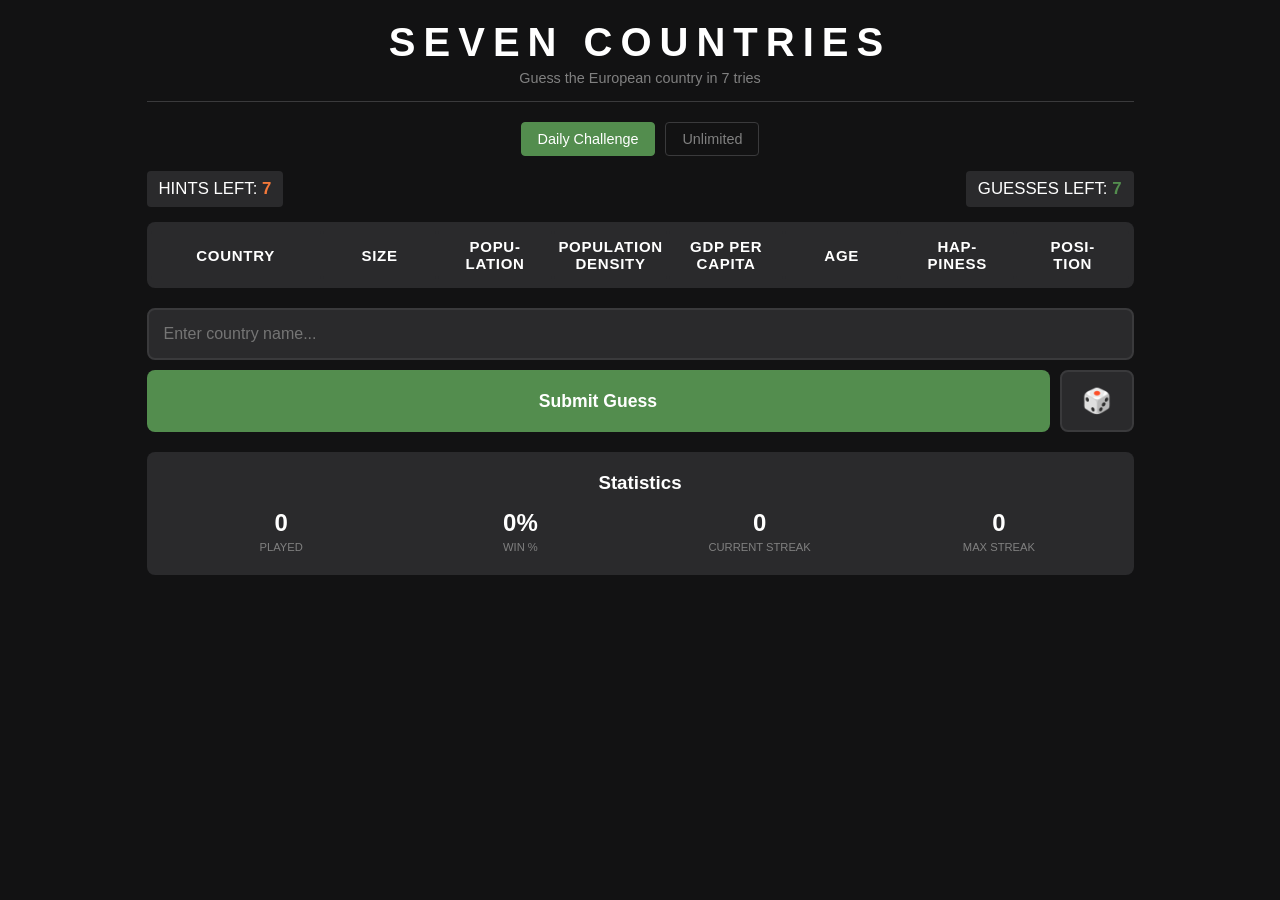
==== index.html @ 6c185a15 "moved files to root" ====
<!DOCTYPE html>
<html lang="en">
<head>
  <meta charset="UTF-8">
  <meta name="viewport" content="width=device-width, initial-scale=1.0">
  <title>Seven Countries</title>
  <link rel="stylesheet" href="style.css">
</head>
<body>
  <div class="container">
    <header>
      <h1>Seven Countries</h1>
      <p class="subtitle">Guess the European country in 7 tries</p>
    </header>

    <div class="game-modes">
      <button id="daily-btn" class="mode-btn active">Daily Challenge</button>
      <button id="unlimited-btn" class="mode-btn">Unlimited</button>
    </div>

    <div class="game-info">
      <div class="hint-remaining">
        HINTS LEFT: <span id="hint-count">7</span>
      </div>
      <div class="attempts">
        GUESSES LEFT: <span id="attempt-count">7</span>
      </div>
    </div>

    <div class="hint-categories">
      <div class="hint-row header">
        <div class="hint-cell">Country</div>
        <div class="hint-cell">Size</div>
        <div class="hint-cell">Popu-<br>lation</div>
        <div class="hint-cell">Population<br>Density</div>
        <div class="hint-cell">GDP Per<br>Capita</div>
        <div class="hint-cell">Age</div>
        <div class="hint-cell">Hap-<br>piness</div>
        <div class="hint-cell">Posi-<br>tion</div>
      </div>
      <div id="guesses-container"></div>
    </div>

  <div class="input-section">
    <input type="text" id="country-input" placeholder="Enter country name..." autocomplete="off">
    <div id="suggestions" class="suggestions"></div>
    <div class="input-buttons">
      <button id="submit-btn">Submit Guess</button>
      <button id="dice-btn" title="Random country">🎲</button>
    </div>
  </div>

    <div id="game-over" class="game-over hidden">
      <h2 id="result-message"></h2>
      <p id="correct-answer"></p>
      <button id="play-again-btn" class="hidden">Play Again</button>
    </div>

    <div class="stats hidden" id="stats-panel">
      <h3>Statistics</h3>
      <div class="stats-grid">
        <div class="stat-item">
          <span class="stat-value" id="games-played">0</span>
          <span class="stat-label">Played</span>
        </div>
        <div class="stat-item">
          <span class="stat-value" id="win-rate">0%</span>
          <span class="stat-label">Win %</span>
        </div>
        <div class="stat-item">
          <span class="stat-value" id="current-streak">0</span>
          <span class="stat-label">Current Streak</span>
        </div>
        <div class="stat-item">
          <span class="stat-value" id="max-streak">0</span>
          <span class="stat-label">Max Streak</span>
        </div>
      </div>
    </div>
  </div>

  <script src="game.js"></script>
</body>
</html>
---- style.css ----
* {
  box-sizing: border-box;
  margin: 0;
  padding: 0;
}

body {
  font-family: 'Clear Sans', 'Helvetica Neue', Arial, sans-serif;
  background-color: #121213;
  color: #ffffff;
  min-height: 100vh;
  display: flex;
  justify-content: center;
  padding: 20px;
}

.container {
  max-width: 987px;
  width: 100%;
}

header {
  text-align: center;
  border-bottom: 1px solid #3a3a3c;
  padding-bottom: 15px;
  margin-bottom: 20px;
}

h1 {
  font-size: 2.5rem;
  font-weight: 700;
  letter-spacing: 0.2em;
  text-transform: uppercase;
}

.subtitle {
  color: #808080;
  font-size: 0.9rem;
  margin-top: 5px;
}

.game-modes {
  display: flex;
  justify-content: center;
  gap: 10px;
  margin-bottom: 15px;
}

.mode-btn {
  background-color: transparent;
  color: #808080;
  border: 1px solid #3a3a3c;
  padding: 8px 16px;
  font-size: 0.9rem;
  cursor: pointer;
  border-radius: 4px;
  transition: all 0.2s;
}

.mode-btn:hover {
  border-color: #808080;
}

.mode-btn.active {
  background-color: #538d4e;
  color: white;
  border-color: #538d4e;
}

.game-info {
  display: flex;
  justify-content: space-between;
  margin-bottom: 15px;
  font-size: 1.05rem;
}

.hint-remaining, .attempts {
  background-color: #2a2a2c;
  padding: 8px 12px;
  border-radius: 4px;
}

#hint-count {
  font-weight: bold;
  color: #f5793a;
}

#attempt-count {
  font-weight: bold;
  color: #538d4e;
}

.hint-categories {
  background-color: #1a1a1c;
  border-radius: 8px;
  overflow: hidden;
  margin-bottom: 20px;
}

.hint-row {
  display: grid;
  grid-template-columns: 1.5fr repeat(7, 1fr);
  gap: 2px;
  padding: 8px 4px;
}

.hint-row.header {
  background-color: #2a2a2c;
  font-size: 0.88rem;
  font-weight: bold;
  text-transform: uppercase;
  letter-spacing: 0.05em;
}

.hint-cell {
  display: flex;
  align-items: center;
  justify-content: center;
  padding: 6px 4px;
  font-size: 0.94rem;
  text-align: center;
  background-color: #2a2a2c;
  border-radius: 4px;
  min-height: 50px;
  word-break: break-word;
}

.hint-cell.country-name {
  font-weight: 600;
  justify-content: flex-start;
  padding-left: 10px;
}

.hint-cell.unrevealed {
  color: #808080;
  cursor: pointer;
  transition: background-color 0.2s;
}

.hint-cell.unrevealed:hover {
  background-color: #3a3a3c;
}

.hint-cell.much-smaller {
  background-color: #b71c1c;
}

.hint-cell.smaller {
  background-color: #e65100;
}

.hint-cell.similar {
  background-color: #538d4e;
}

.hint-cell.larger {
  background-color: #1565c0;
}

.hint-cell.much-larger {
  background-color: #7b1fa2;
}

.hint-cell.correct {
  background-color: #538d4e;
}

.hint-cell.direction {
  font-size: 0.79rem;
}

.hint-cell.dir-n { background-color: #1565c0; }
.hint-cell.dir-ne { background-color: #00838f; }
.hint-cell.dir-e { background-color: #2e7d32; }
.hint-cell.dir-se { background-color: #9e9d24; }
.hint-cell.dir-s { background-color: #ef6c00; }
.hint-cell.dir-sw { background-color: #d84315; }
.hint-cell.dir-w { background-color: #c62828; }
.hint-cell.dir-nw { background-color: #7b1fa2; }

.input-section {
  position: relative;
  margin-bottom: 20px;
}

.input-buttons {
  display: flex;
  gap: 10px;
  margin-top: 10px;
}

#submit-btn {
  flex: 1;
  padding: 15px;
  font-size: 1.1rem;
  font-weight: bold;
  background-color: #538d4e;
  color: white;
  border: none;
  border-radius: 8px;
  cursor: pointer;
  transition: background-color 0.2s;
}

#submit-btn:hover {
  background-color: #457a42;
}

#submit-btn:disabled {
  background-color: #3a3a3c;
  cursor: not-allowed;
}

#dice-btn {
  padding: 15px 20px;
  font-size: 1.5rem;
  background-color: #2a2a2c;
  color: white;
  border: 2px solid #3a3a3c;
  border-radius: 8px;
  cursor: pointer;
  transition: all 0.2s;
}

#dice-btn:hover {
  border-color: #808080;
  background-color: #3a3a3c;
}

#dice-btn:disabled {
  opacity: 0.5;
  cursor: not-allowed;
}

#country-input {
  width: 100%;
  padding: 15px;
  font-size: 1rem;
  border: 2px solid #3a3a3c;
  background-color: #2a2a2c;
  color: white;
  border-radius: 8px;
  outline: none;
}

#country-input:focus {
  border-color: #538d4e;
}

.suggestions {
  position: absolute;
  top: 100%;
  left: 0;
  right: 0;
  background-color: #2a2a2c;
  border: 1px solid #3a3a3c;
  border-top: none;
  border-radius: 0 0 8px 8px;
  max-height: 200px;
  overflow-y: auto;
  z-index: 10;
  display: none;
}

.suggestions.visible {
  display: block;
}

.suggestion-item {
  padding: 10px 15px;
  cursor: pointer;
  transition: background-color 0.2s;
}

.suggestion-item:hover {
  background-color: #3a3a3c;
}

.game-over {
  text-align: center;
  padding: 30px;
  background-color: #2a2a2c;
  border-radius: 8px;
  margin-bottom: 20px;
}

.game-over.hidden {
  display: none;
}

.game-over h2 {
  margin-bottom: 10px;
}

.game-over h2.win {
  color: #538d4e;
}

.game-over h2.lose {
  color: #b71c1c;
  font-size: 2rem;
}

.game-over .answer {
  font-size: 1.8rem;
  font-weight: bold;
  color: #ffffff;
  margin-bottom: 20px;
}

.game-over p {
  color: #808080;
  margin-bottom: 20px;
}

#play-again-btn {
  background-color: #538d4e;
  color: white;
  border: none;
  padding: 12px 24px;
  font-size: 1rem;
  border-radius: 8px;
  cursor: pointer;
}

#play-again-btn.hidden {
  display: none;
}

.stats {
  background-color: #2a2a2c;
  border-radius: 8px;
  padding: 20px;
  margin-top: 20px;
}

.stats.hidden {
  display: none;
}

.stats h3 {
  text-align: center;
  margin-bottom: 15px;
}

.stats-grid {
  display: grid;
  grid-template-columns: repeat(4, 1fr);
  gap: 10px;
}

.stat-item {
  text-align: center;
}

.stat-value {
  display: block;
  font-size: 1.5rem;
  font-weight: bold;
}

.stat-label {
  font-size: 0.7rem;
  color: #808080;
  text-transform: uppercase;
}

.hidden {
  display: none !important;
}

@media (max-width: 987px) {
  h1 {
    font-size: 1.8rem;
  }

  .hint-row {
    grid-template-columns: 1.2fr repeat(7, 1fr);
    gap: 1px;
  }

  .hint-cell {
    font-size: 0.72rem;
    padding: 4px 2px;
    min-height: 40px;
  }

  .hint-row.header .hint-cell {
    font-size: 0.62rem;
  }
}
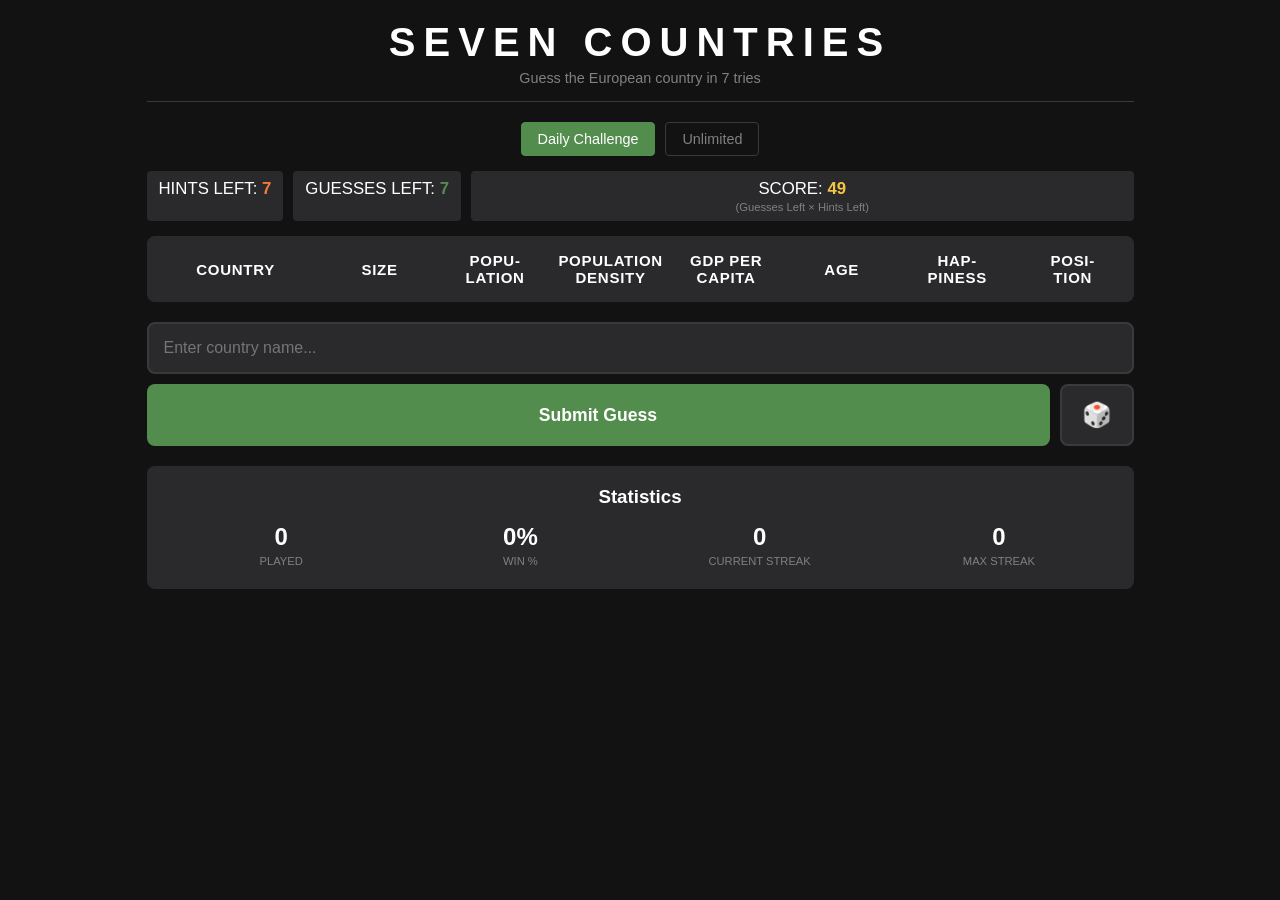
==== commit 16842fdb: "plans for improving" ====
--- a/index.html
+++ b/index.html
@@ -24,6 +24,10 @@
       </div>
       <div class="attempts">
         GUESSES LEFT: <span id="attempt-count">7</span>
+      </div>
+      <div class="score-box">
+        SCORE: <span id="score-value">49</span>
+        <span class="score-formula">(Guesses Left × Hints Left)</span>
       </div>
     </div>
 
@@ -53,6 +57,7 @@
     <div id="game-over" class="game-over hidden">
       <h2 id="result-message"></h2>
       <p id="correct-answer"></p>
+      <p class="final-score">Score: <span id="final-score">0</span></p>
       <button id="play-again-btn" class="hidden">Play Again</button>
     </div>
 
--- a/style.css
+++ b/style.css
@@ -72,9 +72,11 @@
   justify-content: space-between;
   margin-bottom: 15px;
   font-size: 1.05rem;
-}
-
-.hint-remaining, .attempts {
+  gap: 10px;
+  flex-wrap: wrap;
+}
+
+.hint-remaining, .attempts, .score-box {
   background-color: #2a2a2c;
   padding: 8px 12px;
   border-radius: 4px;
@@ -90,11 +92,30 @@
   color: #538d4e;
 }
 
+.score-box {
+  flex: 1 1 220px;
+  text-align: center;
+}
+
+#score-value {
+  font-weight: bold;
+  color: #f5c542;
+}
+
+.score-formula {
+  display: block;
+  font-size: 0.7rem;
+  color: #808080;
+  margin-top: 2px;
+}
+
 .hint-categories {
   background-color: #1a1a1c;
   border-radius: 8px;
   overflow: hidden;
   margin-bottom: 20px;
+  overflow-x: auto;
+  -webkit-overflow-scrolling: touch;
 }
 
 .hint-row {
@@ -102,6 +123,7 @@
   grid-template-columns: 1.5fr repeat(7, 1fr);
   gap: 2px;
   padding: 8px 4px;
+  min-width: 760px;
 }
 
 .hint-row.header {
@@ -129,6 +151,9 @@
   font-weight: 600;
   justify-content: flex-start;
   padding-left: 10px;
+  position: sticky;
+  left: 0;
+  z-index: 3;
 }
 
 .hint-cell.unrevealed {
@@ -313,6 +338,11 @@
   margin-bottom: 20px;
 }
 
+.final-score {
+  font-size: 1.1rem;
+  color: #f5c542;
+}
+
 #play-again-btn {
   background-color: #538d4e;
   color: white;
@@ -377,6 +407,7 @@
   .hint-row {
     grid-template-columns: 1.2fr repeat(7, 1fr);
     gap: 1px;
+    min-width: 700px;
   }
 
   .hint-cell {
@@ -389,3 +420,30 @@
     font-size: 0.62rem;
   }
 }
+
+@media (max-width: 720px) {
+  body {
+    padding: 12px;
+  }
+
+  .game-info {
+    flex-direction: column;
+    align-items: stretch;
+  }
+
+  .hint-remaining, .attempts, .score-box {
+    width: 100%;
+  }
+
+  .input-buttons {
+    flex-direction: column;
+  }
+
+  #dice-btn {
+    width: 100%;
+  }
+
+  .hint-row {
+    min-width: 640px;
+  }
+}
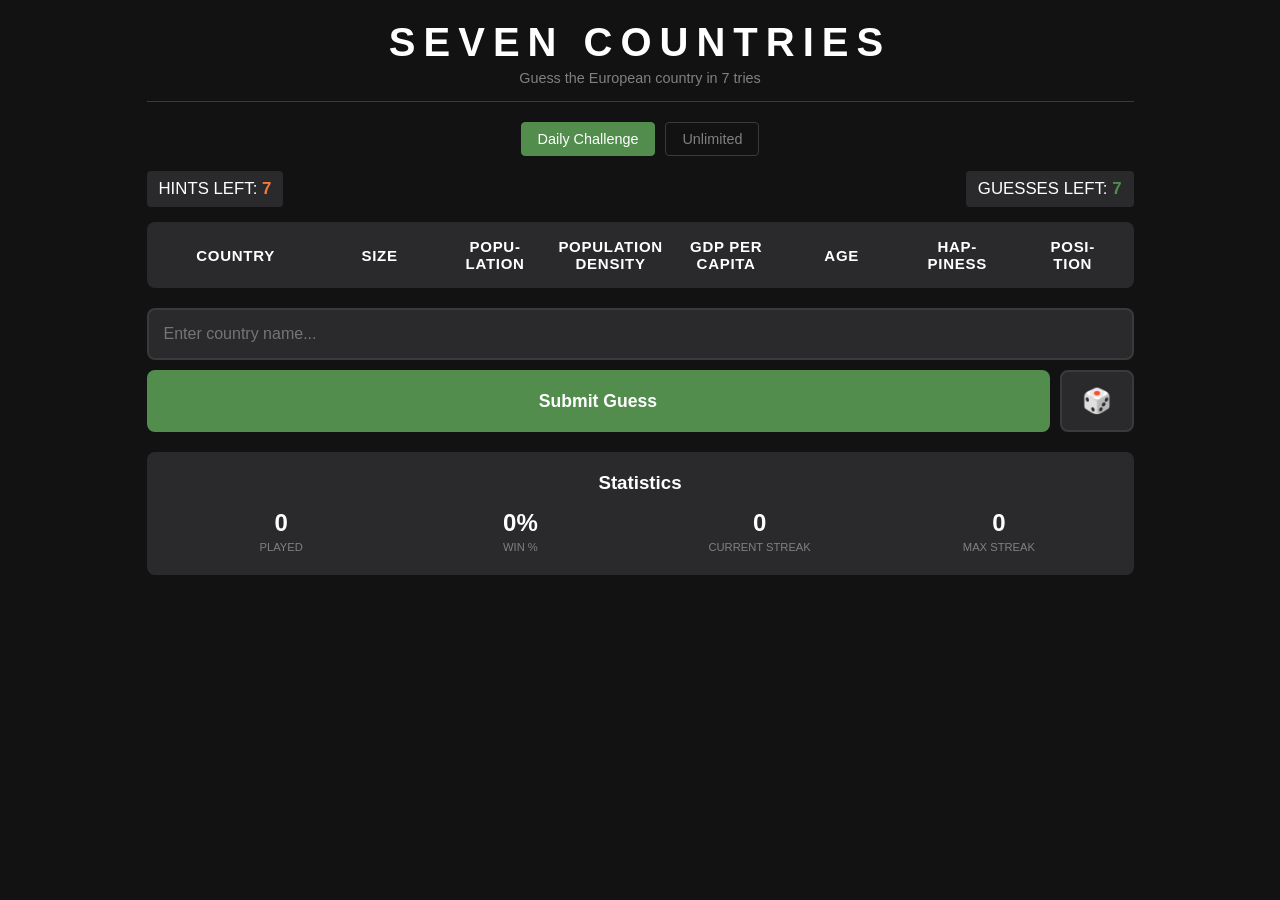
==== commit 4ecd081c: "Revert "plans for improving" This reverts commit 16842fdb15298ce370ff259731b7dad813226aee." ====
--- a/index.html
+++ b/index.html
@@ -24,10 +24,6 @@
       </div>
       <div class="attempts">
         GUESSES LEFT: <span id="attempt-count">7</span>
-      </div>
-      <div class="score-box">
-        SCORE: <span id="score-value">49</span>
-        <span class="score-formula">(Guesses Left × Hints Left)</span>
       </div>
     </div>
 
@@ -57,7 +53,6 @@
     <div id="game-over" class="game-over hidden">
       <h2 id="result-message"></h2>
       <p id="correct-answer"></p>
-      <p class="final-score">Score: <span id="final-score">0</span></p>
       <button id="play-again-btn" class="hidden">Play Again</button>
     </div>
 
--- a/style.css
+++ b/style.css
@@ -72,11 +72,9 @@
   justify-content: space-between;
   margin-bottom: 15px;
   font-size: 1.05rem;
-  gap: 10px;
-  flex-wrap: wrap;
-}
-
-.hint-remaining, .attempts, .score-box {
+}
+
+.hint-remaining, .attempts {
   background-color: #2a2a2c;
   padding: 8px 12px;
   border-radius: 4px;
@@ -92,30 +90,11 @@
   color: #538d4e;
 }
 
-.score-box {
-  flex: 1 1 220px;
-  text-align: center;
-}
-
-#score-value {
-  font-weight: bold;
-  color: #f5c542;
-}
-
-.score-formula {
-  display: block;
-  font-size: 0.7rem;
-  color: #808080;
-  margin-top: 2px;
-}
-
 .hint-categories {
   background-color: #1a1a1c;
   border-radius: 8px;
   overflow: hidden;
   margin-bottom: 20px;
-  overflow-x: auto;
-  -webkit-overflow-scrolling: touch;
 }
 
 .hint-row {
@@ -123,7 +102,6 @@
   grid-template-columns: 1.5fr repeat(7, 1fr);
   gap: 2px;
   padding: 8px 4px;
-  min-width: 760px;
 }
 
 .hint-row.header {
@@ -151,9 +129,6 @@
   font-weight: 600;
   justify-content: flex-start;
   padding-left: 10px;
-  position: sticky;
-  left: 0;
-  z-index: 3;
 }
 
 .hint-cell.unrevealed {
@@ -338,11 +313,6 @@
   margin-bottom: 20px;
 }
 
-.final-score {
-  font-size: 1.1rem;
-  color: #f5c542;
-}
-
 #play-again-btn {
   background-color: #538d4e;
   color: white;
@@ -407,7 +377,6 @@
   .hint-row {
     grid-template-columns: 1.2fr repeat(7, 1fr);
     gap: 1px;
-    min-width: 700px;
   }
 
   .hint-cell {
@@ -420,30 +389,3 @@
     font-size: 0.62rem;
   }
 }
-
-@media (max-width: 720px) {
-  body {
-    padding: 12px;
-  }
-
-  .game-info {
-    flex-direction: column;
-    align-items: stretch;
-  }
-
-  .hint-remaining, .attempts, .score-box {
-    width: 100%;
-  }
-
-  .input-buttons {
-    flex-direction: column;
-  }
-
-  #dice-btn {
-    width: 100%;
-  }
-
-  .hint-row {
-    min-width: 640px;
-  }
-}
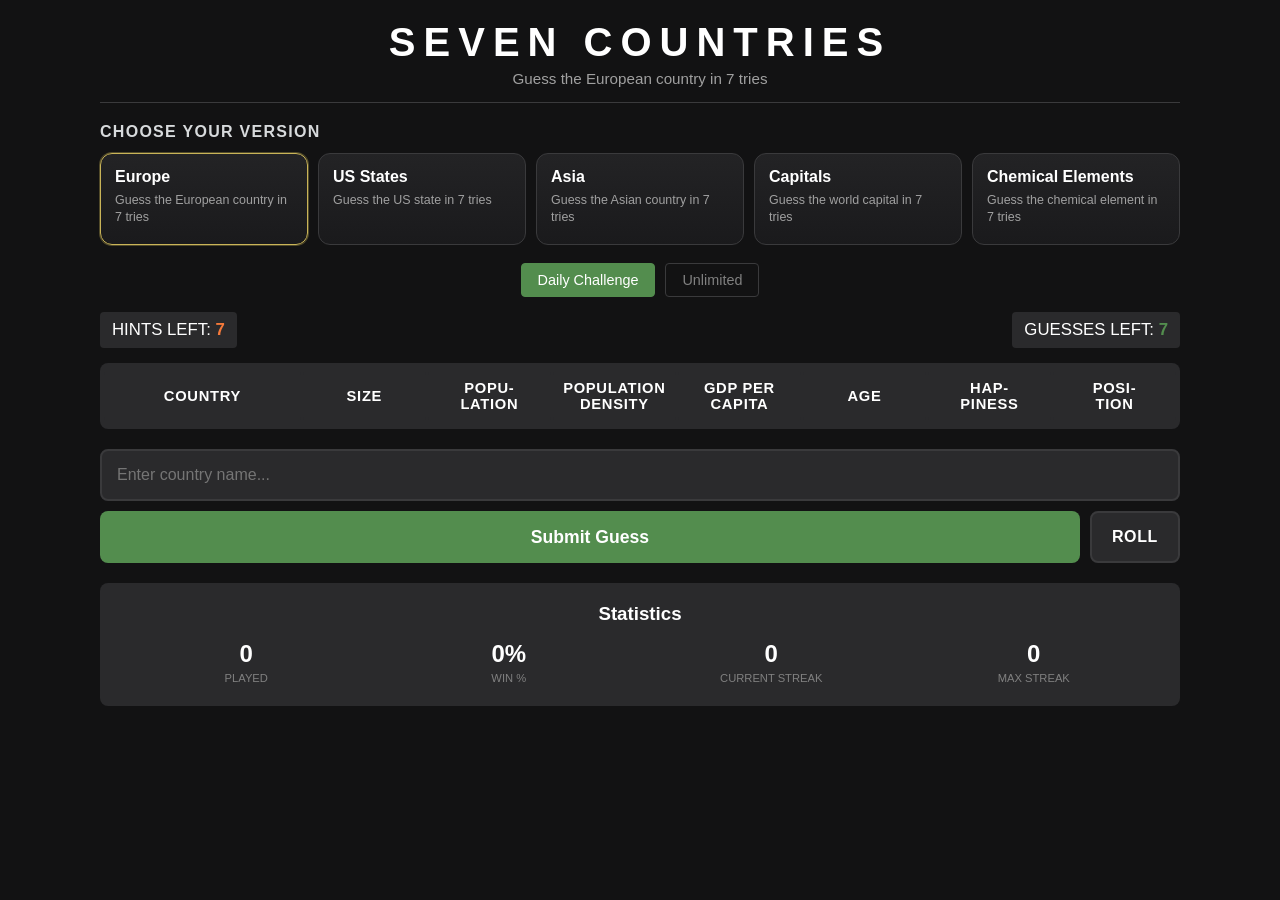
==== commit d10fa816: "added us states, asia, capitals and chemical elements" ====
--- a/index.html
+++ b/index.html
@@ -9,9 +9,14 @@
 <body>
   <div class="container">
     <header>
-      <h1>Seven Countries</h1>
-      <p class="subtitle">Guess the European country in 7 tries</p>
+      <h1 id="game-title">Seven Countries</h1>
+      <p id="game-subtitle" class="subtitle">Guess the European country in 7 tries</p>
     </header>
+
+    <section class="version-picker" aria-label="Choose a version">
+      <h2 class="section-title">Choose Your Version</h2>
+      <div id="version-selector" class="version-selector"></div>
+    </section>
 
     <div class="game-modes">
       <button id="daily-btn" class="mode-btn active">Daily Challenge</button>
@@ -28,27 +33,18 @@
     </div>
 
     <div class="hint-categories">
-      <div class="hint-row header">
-        <div class="hint-cell">Country</div>
-        <div class="hint-cell">Size</div>
-        <div class="hint-cell">Popu-<br>lation</div>
-        <div class="hint-cell">Population<br>Density</div>
-        <div class="hint-cell">GDP Per<br>Capita</div>
-        <div class="hint-cell">Age</div>
-        <div class="hint-cell">Hap-<br>piness</div>
-        <div class="hint-cell">Posi-<br>tion</div>
-      </div>
+      <div id="hint-header"></div>
       <div id="guesses-container"></div>
     </div>
 
-  <div class="input-section">
-    <input type="text" id="country-input" placeholder="Enter country name..." autocomplete="off">
-    <div id="suggestions" class="suggestions"></div>
-    <div class="input-buttons">
-      <button id="submit-btn">Submit Guess</button>
-      <button id="dice-btn" title="Random country">🎲</button>
+    <div class="input-section">
+      <input type="text" id="country-input" placeholder="Enter country name..." autocomplete="off">
+      <div id="suggestions" class="suggestions"></div>
+      <div class="input-buttons">
+        <button id="submit-btn">Submit Guess</button>
+        <button id="dice-btn" title="Random answer">Roll</button>
+      </div>
     </div>
-  </div>
 
     <div id="game-over" class="game-over hidden">
       <h2 id="result-message"></h2>
@@ -81,4 +77,4 @@
 
   <script src="game.js"></script>
 </body>
-</html>
+</html>
--- a/style.css
+++ b/style.css
@@ -15,7 +15,7 @@
 }
 
 .container {
-  max-width: 987px;
+  max-width: 1080px;
   width: 100%;
 }
 
@@ -34,9 +34,63 @@
 }
 
 .subtitle {
-  color: #808080;
-  font-size: 0.9rem;
+  color: #a0a0a0;
+  font-size: 0.95rem;
   margin-top: 5px;
+}
+
+.section-title {
+  font-size: 1rem;
+  text-transform: uppercase;
+  letter-spacing: 0.08em;
+  color: #d7dadc;
+  margin-bottom: 12px;
+}
+
+.version-picker {
+  margin-bottom: 18px;
+}
+
+.version-selector {
+  display: grid;
+  grid-template-columns: repeat(5, minmax(0, 1fr));
+  gap: 10px;
+}
+
+.version-card {
+  background: linear-gradient(180deg, #232325 0%, #1a1a1c 100%);
+  border: 1px solid #3a3a3c;
+  border-radius: 12px;
+  color: #ffffff;
+  cursor: pointer;
+  display: flex;
+  flex-direction: column;
+  gap: 6px;
+  min-height: 92px;
+  padding: 14px;
+  text-align: left;
+  transition: transform 0.2s, border-color 0.2s, background-color 0.2s;
+}
+
+.version-card:hover {
+  border-color: #d7dadc;
+  transform: translateY(-1px);
+}
+
+.version-card.active {
+  border-color: #c9b458;
+  box-shadow: 0 0 0 1px rgba(201, 180, 88, 0.35);
+}
+
+.version-card-title {
+  font-size: 1rem;
+  font-weight: 700;
+}
+
+.version-card-subtitle {
+  color: #a0a0a0;
+  font-size: 0.78rem;
+  line-height: 1.35;
 }
 
 .game-modes {
@@ -70,11 +124,13 @@
 .game-info {
   display: flex;
   justify-content: space-between;
+  gap: 10px;
   margin-bottom: 15px;
   font-size: 1.05rem;
 }
 
-.hint-remaining, .attempts {
+.hint-remaining,
+.attempts {
   background-color: #2a2a2c;
   padding: 8px 12px;
   border-radius: 4px;
@@ -99,7 +155,7 @@
 
 .hint-row {
   display: grid;
-  grid-template-columns: 1.5fr repeat(7, 1fr);
+  grid-template-columns: 1.6fr repeat(7, minmax(0, 1fr));
   gap: 2px;
   padding: 8px 4px;
 }
@@ -117,7 +173,7 @@
   align-items: center;
   justify-content: center;
   padding: 6px 4px;
-  font-size: 0.94rem;
+  font-size: 0.92rem;
   text-align: center;
   background-color: #2a2a2c;
   border-radius: 4px;
@@ -129,6 +185,16 @@
   font-weight: 600;
   justify-content: flex-start;
   padding-left: 10px;
+  gap: 1px;
+  flex-wrap: wrap;
+}
+
+.guess-letter {
+  display: inline-block;
+}
+
+.guess-letter.partial-match {
+  color: #c9b458;
 }
 
 .hint-cell.unrevealed {
@@ -169,14 +235,20 @@
   font-size: 0.79rem;
 }
 
-.hint-cell.dir-n { background-color: #1565c0; }
+.hint-cell.dir-n,
+.hint-cell.dir-u { background-color: #1565c0; }
 .hint-cell.dir-ne { background-color: #00838f; }
 .hint-cell.dir-e { background-color: #2e7d32; }
-.hint-cell.dir-se { background-color: #9e9d24; }
-.hint-cell.dir-s { background-color: #ef6c00; }
-.hint-cell.dir-sw { background-color: #d84315; }
+.hint-cell.dir-se,
+.hint-cell.dir-de { background-color: #9e9d24; }
+.hint-cell.dir-s,
+.hint-cell.dir-d { background-color: #ef6c00; }
+.hint-cell.dir-sw,
+.hint-cell.dir-dw { background-color: #d84315; }
 .hint-cell.dir-w { background-color: #c62828; }
-.hint-cell.dir-nw { background-color: #7b1fa2; }
+.hint-cell.dir-nw,
+.hint-cell.dir-uw { background-color: #7b1fa2; }
+.hint-cell.dir-ue { background-color: #00838f; }
 
 .input-section {
   position: relative;
@@ -213,7 +285,10 @@
 
 #dice-btn {
   padding: 15px 20px;
-  font-size: 1.5rem;
+  font-size: 1rem;
+  font-weight: 700;
+  letter-spacing: 0.04em;
+  text-transform: uppercase;
   background-color: #2a2a2c;
   color: white;
   border: 2px solid #3a3a3c;
@@ -305,7 +380,12 @@
   font-size: 1.8rem;
   font-weight: bold;
   color: #ffffff;
-  margin-bottom: 20px;
+  margin-bottom: 8px;
+}
+
+.answer-detail {
+  color: #cfcfcf;
+  font-size: 0.95rem;
 }
 
 .game-over p {
@@ -369,23 +449,53 @@
   display: none !important;
 }
 
-@media (max-width: 987px) {
+@media (max-width: 1000px) {
   h1 {
-    font-size: 1.8rem;
+    font-size: 1.9rem;
+  }
+
+  .version-selector {
+    grid-template-columns: repeat(2, minmax(0, 1fr));
   }
 
   .hint-row {
-    grid-template-columns: 1.2fr repeat(7, 1fr);
+    grid-template-columns: 1.3fr repeat(7, minmax(0, 1fr));
     gap: 1px;
   }
 
   .hint-cell {
     font-size: 0.72rem;
     padding: 4px 2px;
-    min-height: 40px;
+    min-height: 42px;
   }
 
   .hint-row.header .hint-cell {
     font-size: 0.62rem;
   }
 }
+
+@media (max-width: 640px) {
+  body {
+    padding: 12px;
+  }
+
+  .version-selector {
+    grid-template-columns: 1fr;
+  }
+
+  .game-info {
+    flex-direction: column;
+  }
+
+  .hint-categories {
+    overflow-x: auto;
+  }
+
+  .hint-row {
+    min-width: 760px;
+  }
+
+  .stats-grid {
+    grid-template-columns: repeat(2, 1fr);
+  }
+}
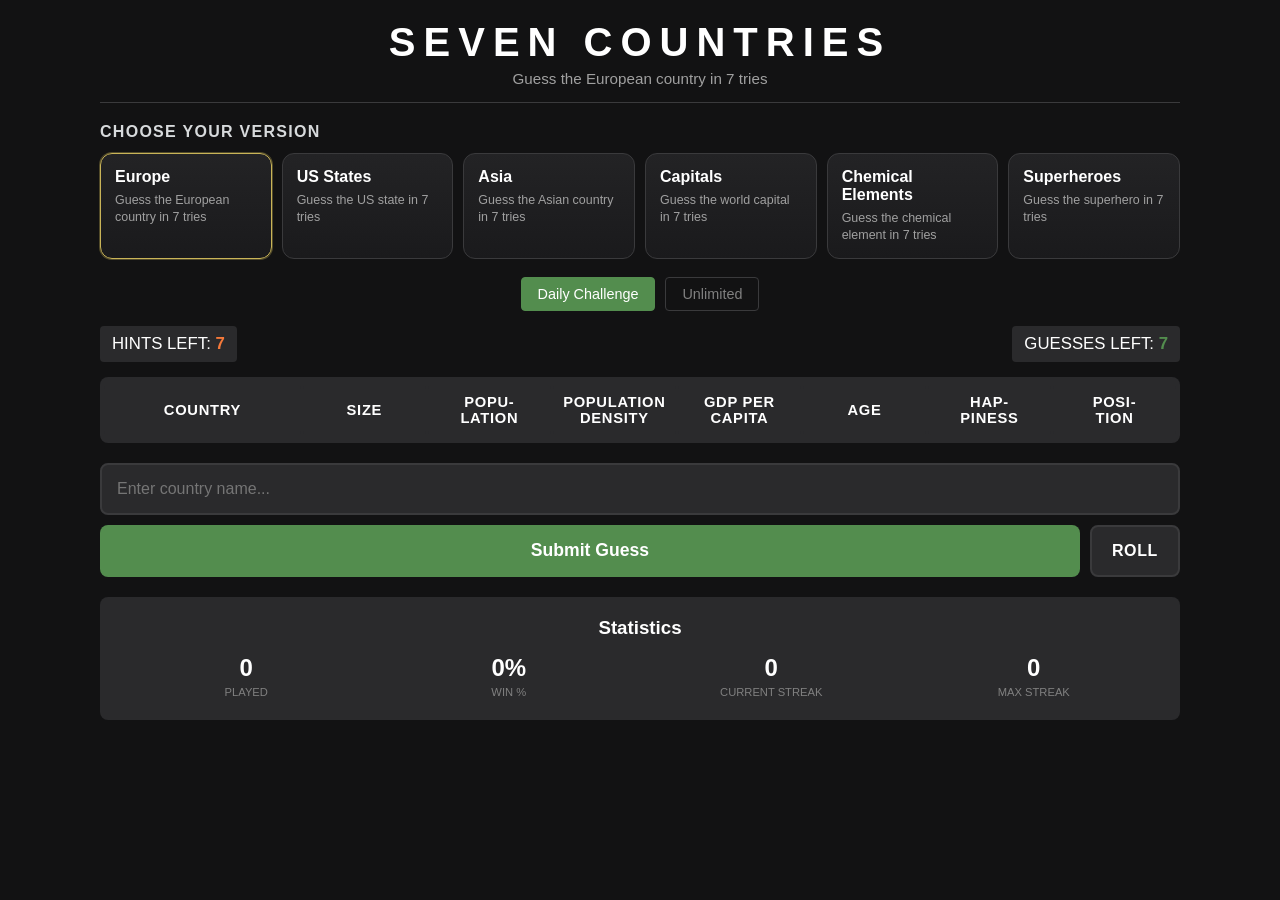
==== commit e589b65a: "superheroes, documentation" ====
--- a/index.html
+++ b/index.html
@@ -38,8 +38,10 @@
     </div>
 
     <div class="input-section">
-      <input type="text" id="country-input" placeholder="Enter country name..." autocomplete="off">
-      <div id="suggestions" class="suggestions"></div>
+      <div class="input-wrapper">
+        <input type="text" id="country-input" placeholder="Enter country name..." autocomplete="off">
+        <div id="suggestions" class="suggestions"></div>
+      </div>
       <div class="input-buttons">
         <button id="submit-btn">Submit Guess</button>
         <button id="dice-btn" title="Random answer">Roll</button>
--- a/style.css
+++ b/style.css
@@ -53,7 +53,7 @@
 
 .version-selector {
   display: grid;
-  grid-template-columns: repeat(5, minmax(0, 1fr));
+  grid-template-columns: repeat(auto-fit, minmax(160px, 1fr));
   gap: 10px;
 }
 
@@ -185,16 +185,6 @@
   font-weight: 600;
   justify-content: flex-start;
   padding-left: 10px;
-  gap: 1px;
-  flex-wrap: wrap;
-}
-
-.guess-letter {
-  display: inline-block;
-}
-
-.guess-letter.partial-match {
-  color: #c9b458;
 }
 
 .hint-cell.unrevealed {
@@ -251,8 +241,11 @@
 .hint-cell.dir-ue { background-color: #00838f; }
 
 .input-section {
+  margin-bottom: 20px;
+}
+
+.input-wrapper {
   position: relative;
-  margin-bottom: 20px;
 }
 
 .input-buttons {
